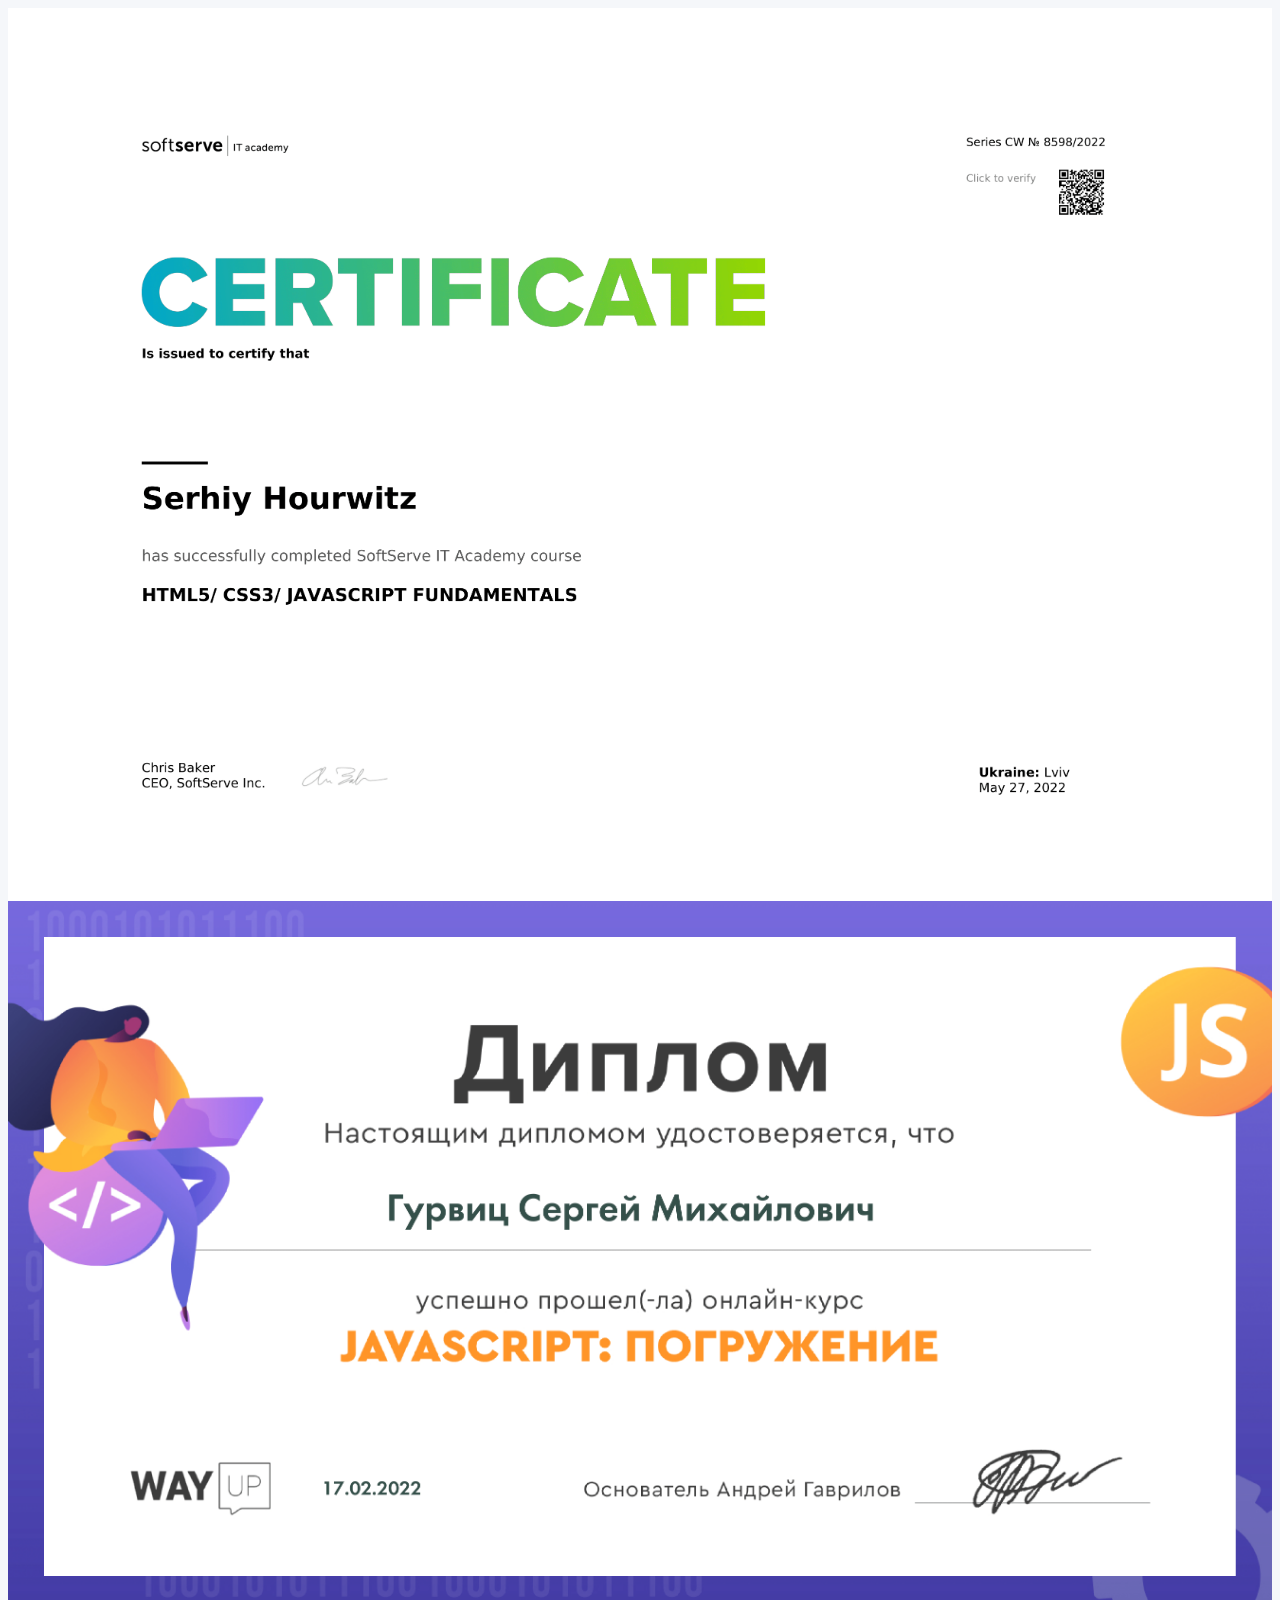
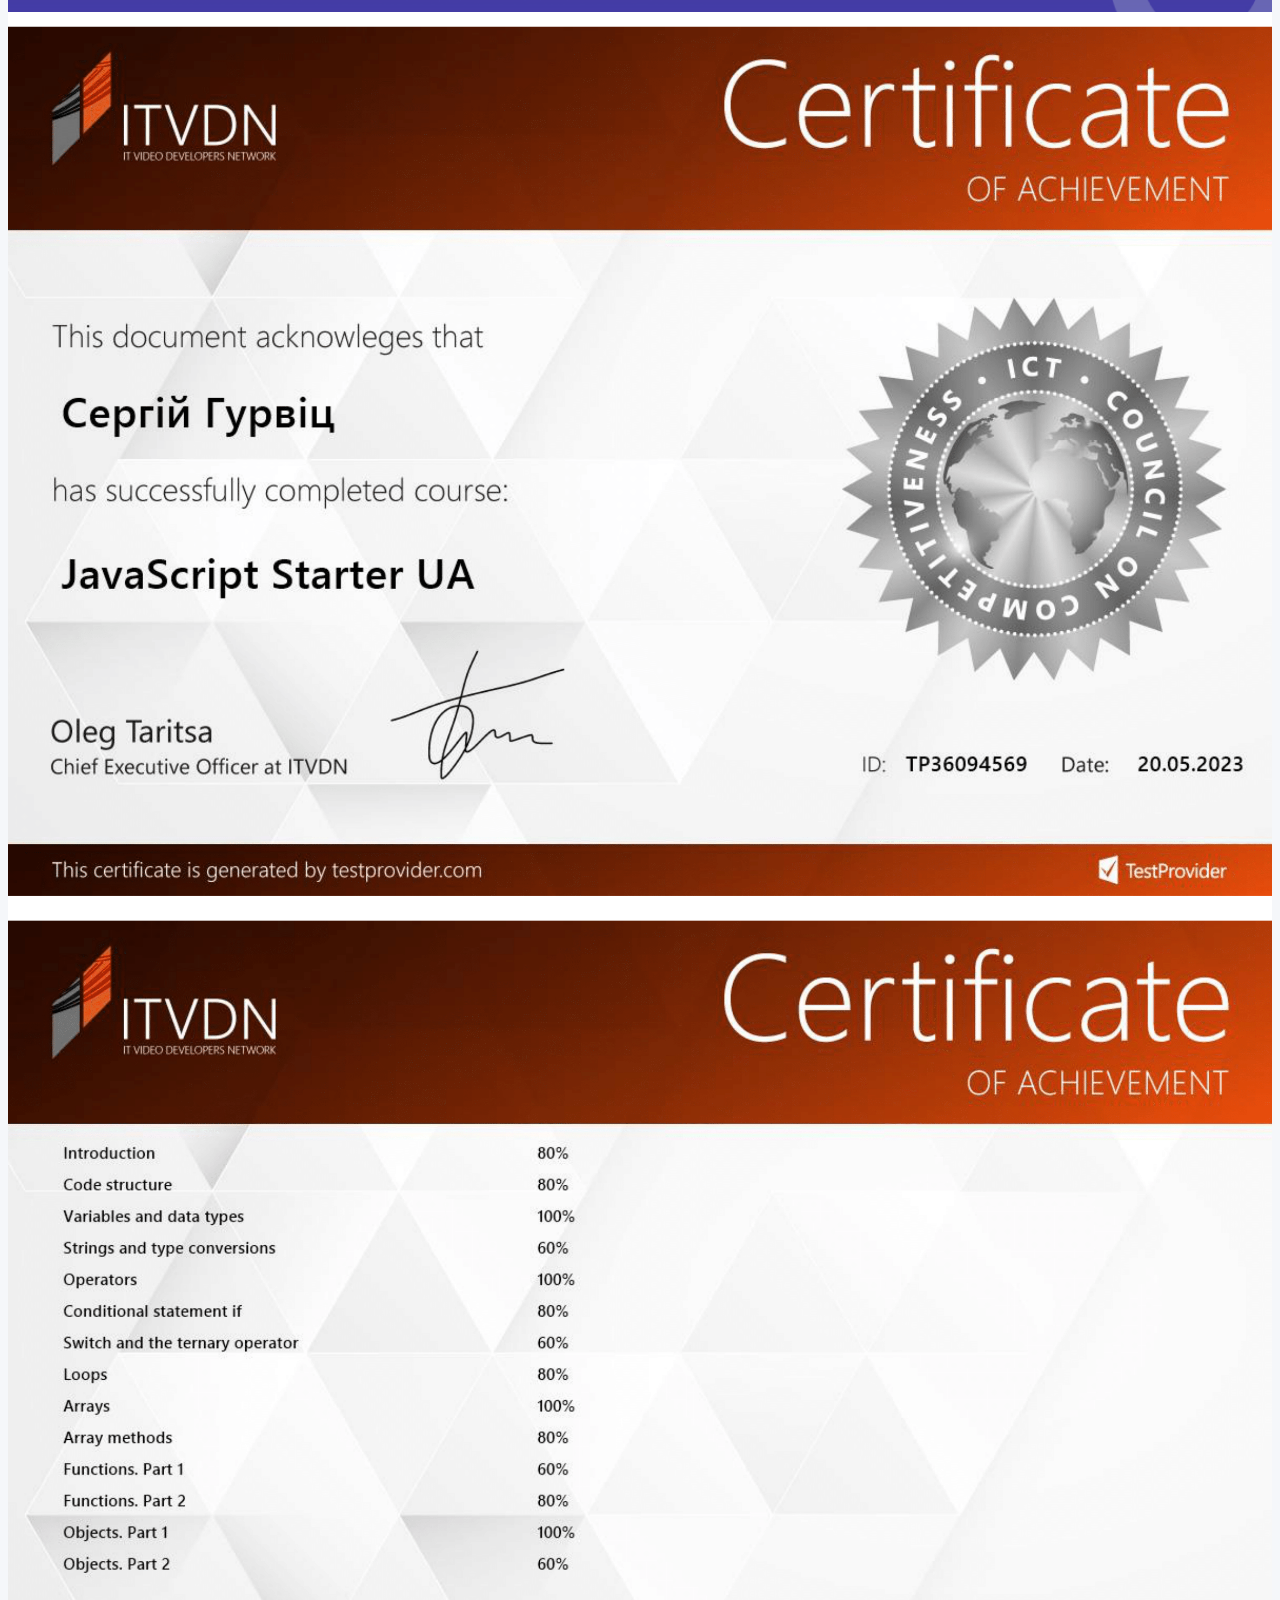
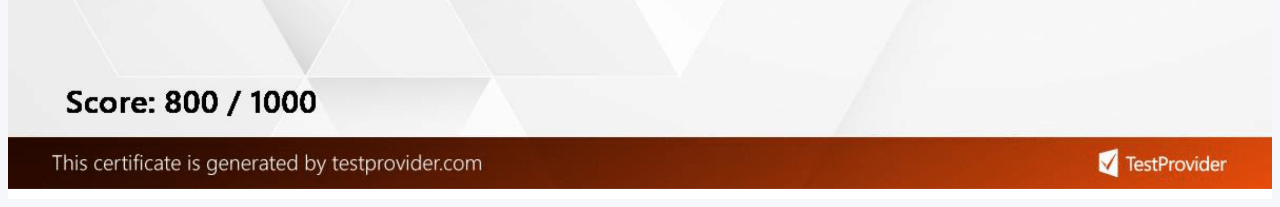
==== index-js.html @ 67a60cb8 "added front end CV" ====
<!DOCTYPE html>
<html lang="en">
<head>
    <meta charset="UTF-8">
    <meta http-equiv="X-UA-Compatible" content="IE=edge">
    <meta name="viewport" content="width=device-width, initial-scale=1.0">
    <title>JS</title>
    <style>
        body {
            background-color: #f5f7fa;
        }
        img {
            display: block;
            margin: auto;
            width: 73%;
        }
        @media(max-width: 320px) {
            img {
                width: 100%;
            }
        }
        @media(max-width: 991px) {
            img {
                width: 100%;
            }
        }
        @media(max-width: 1200px) {
            img {
                width: 100%;
            }
        }
        @media(max-width: 1400px) {
            img {
                width: 100%;
            }
        }
    </style>
</head>
<body>
    <img src="img/Certificate-1.png" alt="Soft Serve IT Academy">
    <img src="img/diploma_JS.png" alt="JS">
    <img src="img/JS-Starter-1.png" alt="ITVDN-1">
   <img src="img/JS-Starter-2.png" alt="ITVDN-2">
</body>
</html>
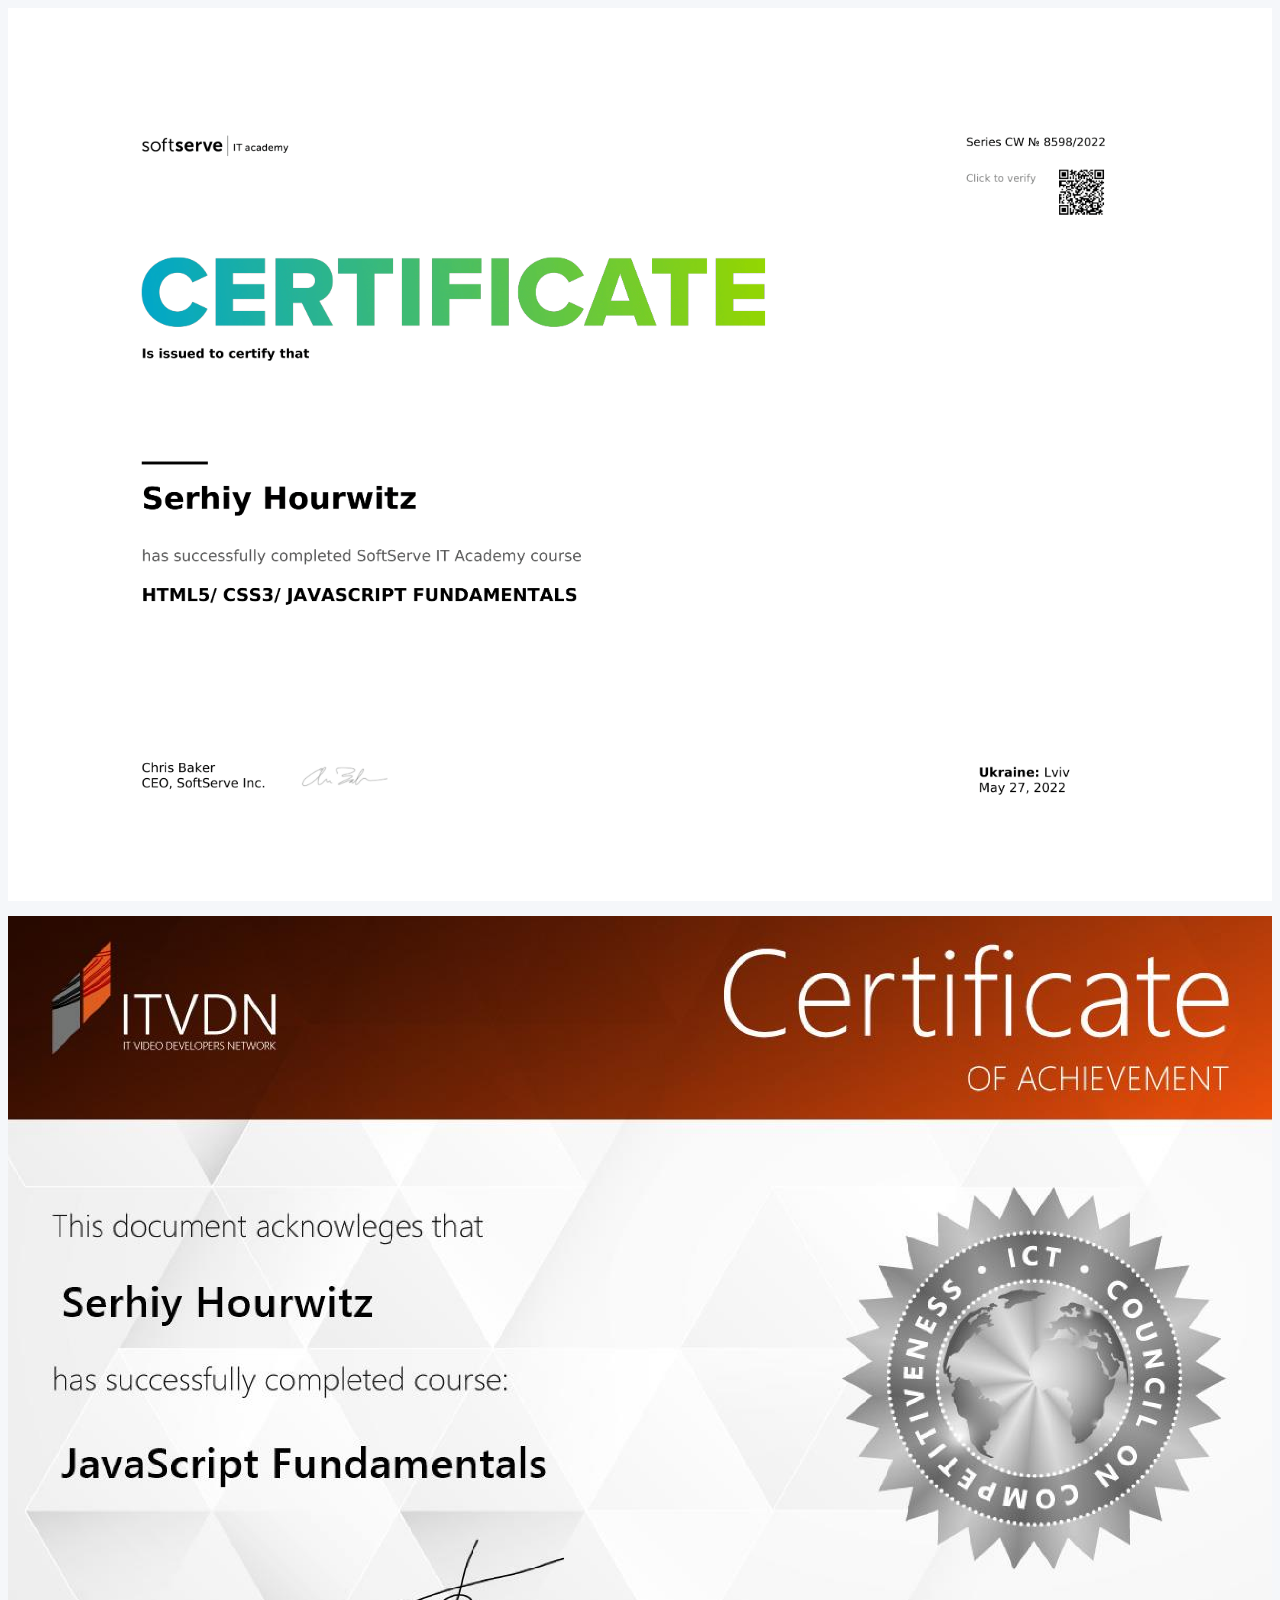
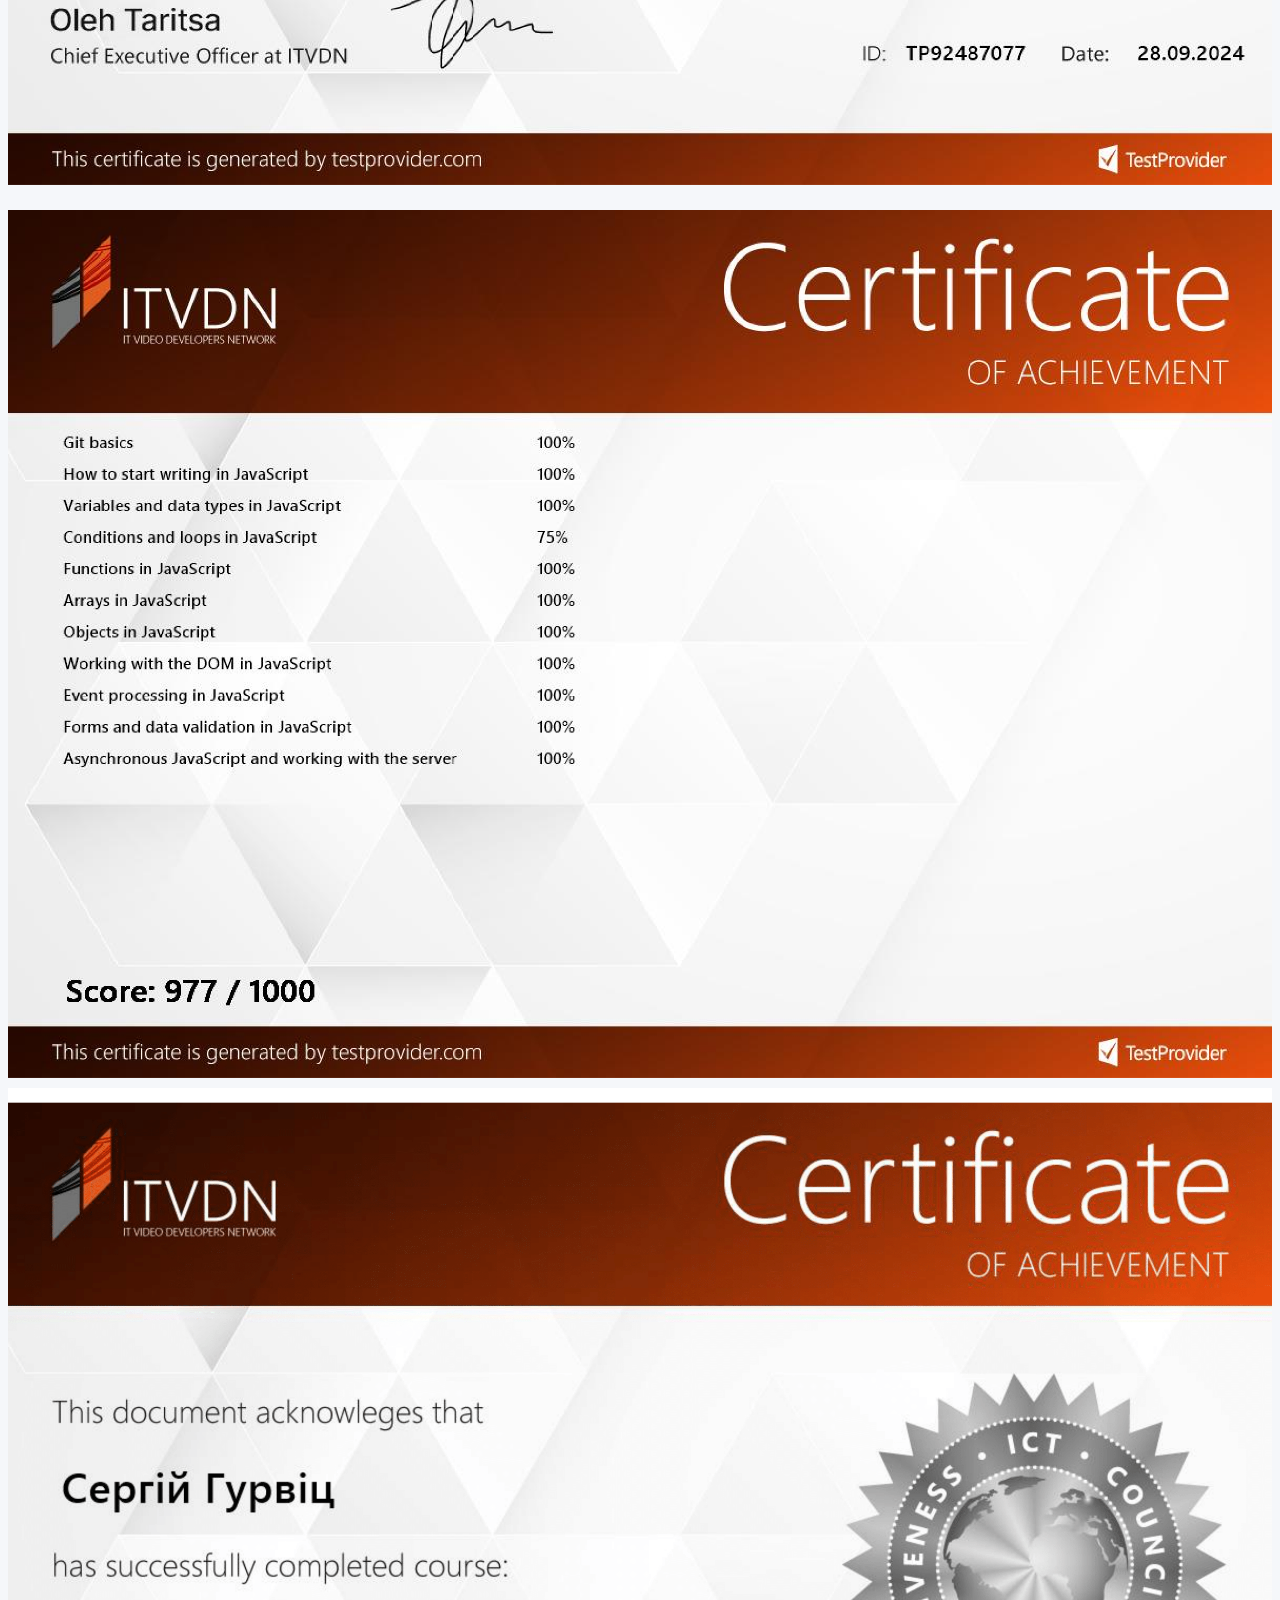
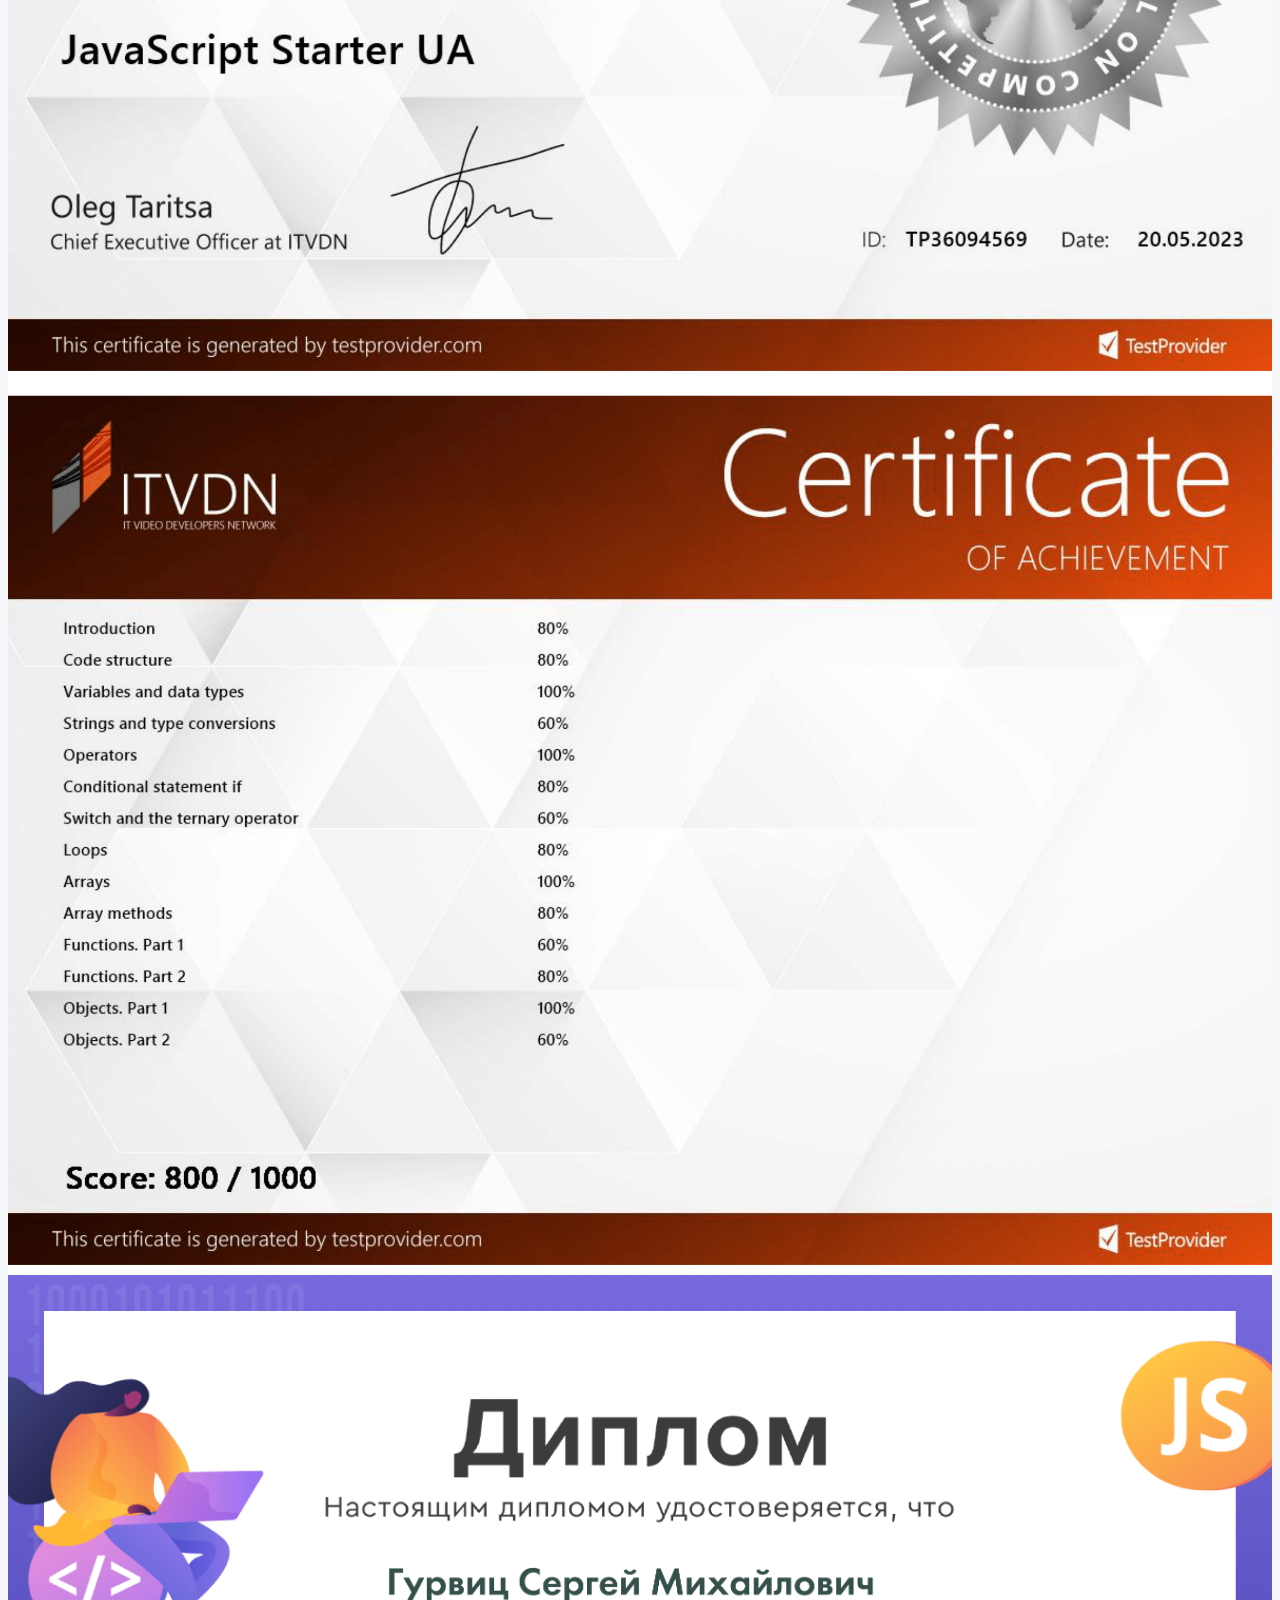
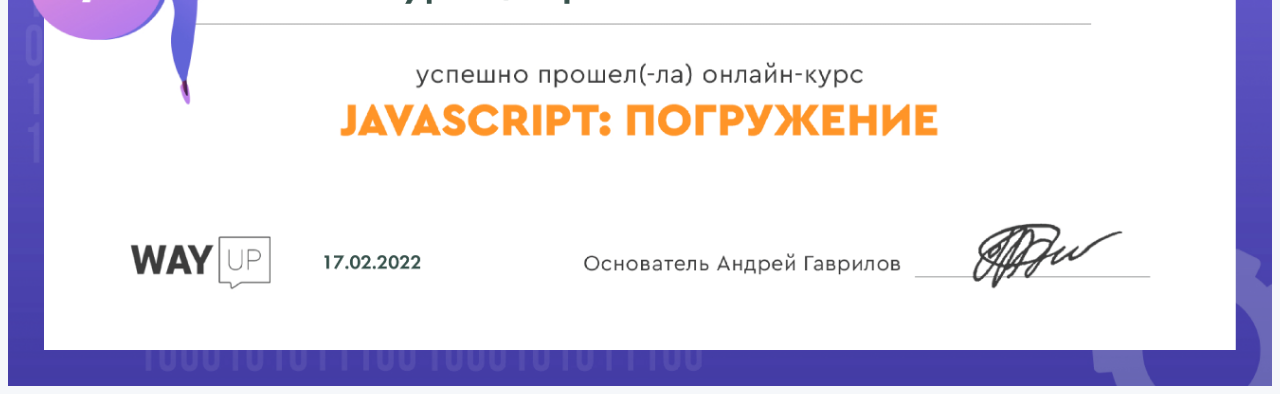
==== commit 3b4ceef2: "added JS certificate" ====
--- a/index-js.html
+++ b/index-js.html
@@ -1,45 +1,47 @@
 <!DOCTYPE html>
 <html lang="en">
-<head>
-    <meta charset="UTF-8">
-    <meta http-equiv="X-UA-Compatible" content="IE=edge">
-    <meta name="viewport" content="width=device-width, initial-scale=1.0">
+  <head>
+    <meta charset="UTF-8" />
+    <meta http-equiv="X-UA-Compatible" content="IE=edge" />
+    <meta name="viewport" content="width=device-width, initial-scale=1.0" />
     <title>JS</title>
     <style>
-        body {
-            background-color: #f5f7fa;
+      body {
+        background-color: #f5f7fa;
+      }
+      img {
+        display: block;
+        margin: auto;
+        width: 73%;
+      }
+      @media (max-width: 320px) {
+        img {
+          width: 100%;
         }
+      }
+      @media (max-width: 991px) {
         img {
-            display: block;
-            margin: auto;
-            width: 73%;
+          width: 100%;
         }
-        @media(max-width: 320px) {
-            img {
-                width: 100%;
-            }
+      }
+      @media (max-width: 1200px) {
+        img {
+          width: 100%;
         }
-        @media(max-width: 991px) {
-            img {
-                width: 100%;
-            }
+      }
+      @media (max-width: 1400px) {
+        img {
+          width: 100%;
         }
-        @media(max-width: 1200px) {
-            img {
-                width: 100%;
-            }
-        }
-        @media(max-width: 1400px) {
-            img {
-                width: 100%;
-            }
-        }
+      }
     </style>
-</head>
-<body>
-    <img src="img/Certificate-1.png" alt="Soft Serve IT Academy">
-    <img src="img/diploma_JS.png" alt="JS">
-    <img src="img/JS-Starter-1.png" alt="ITVDN-1">
-   <img src="img/JS-Starter-2.png" alt="ITVDN-2">
-</body>
+  </head>
+  <body>
+    <img src="img/Certificate-1.png" alt="Soft Serve IT Academy" />
+    <img src="./img/js_fund_1.png" alt="JS">
+    <img src="./img/js_fund_2.png" alt="JS">
+    <img src="img/JS-Starter-1.png" alt="ITVDN-1" />
+    <img src="img/JS-Starter-2.png" alt="ITVDN-2" />
+    <img src="img/diploma_JS.png" alt="JS" />
+  </body>
 </html>
